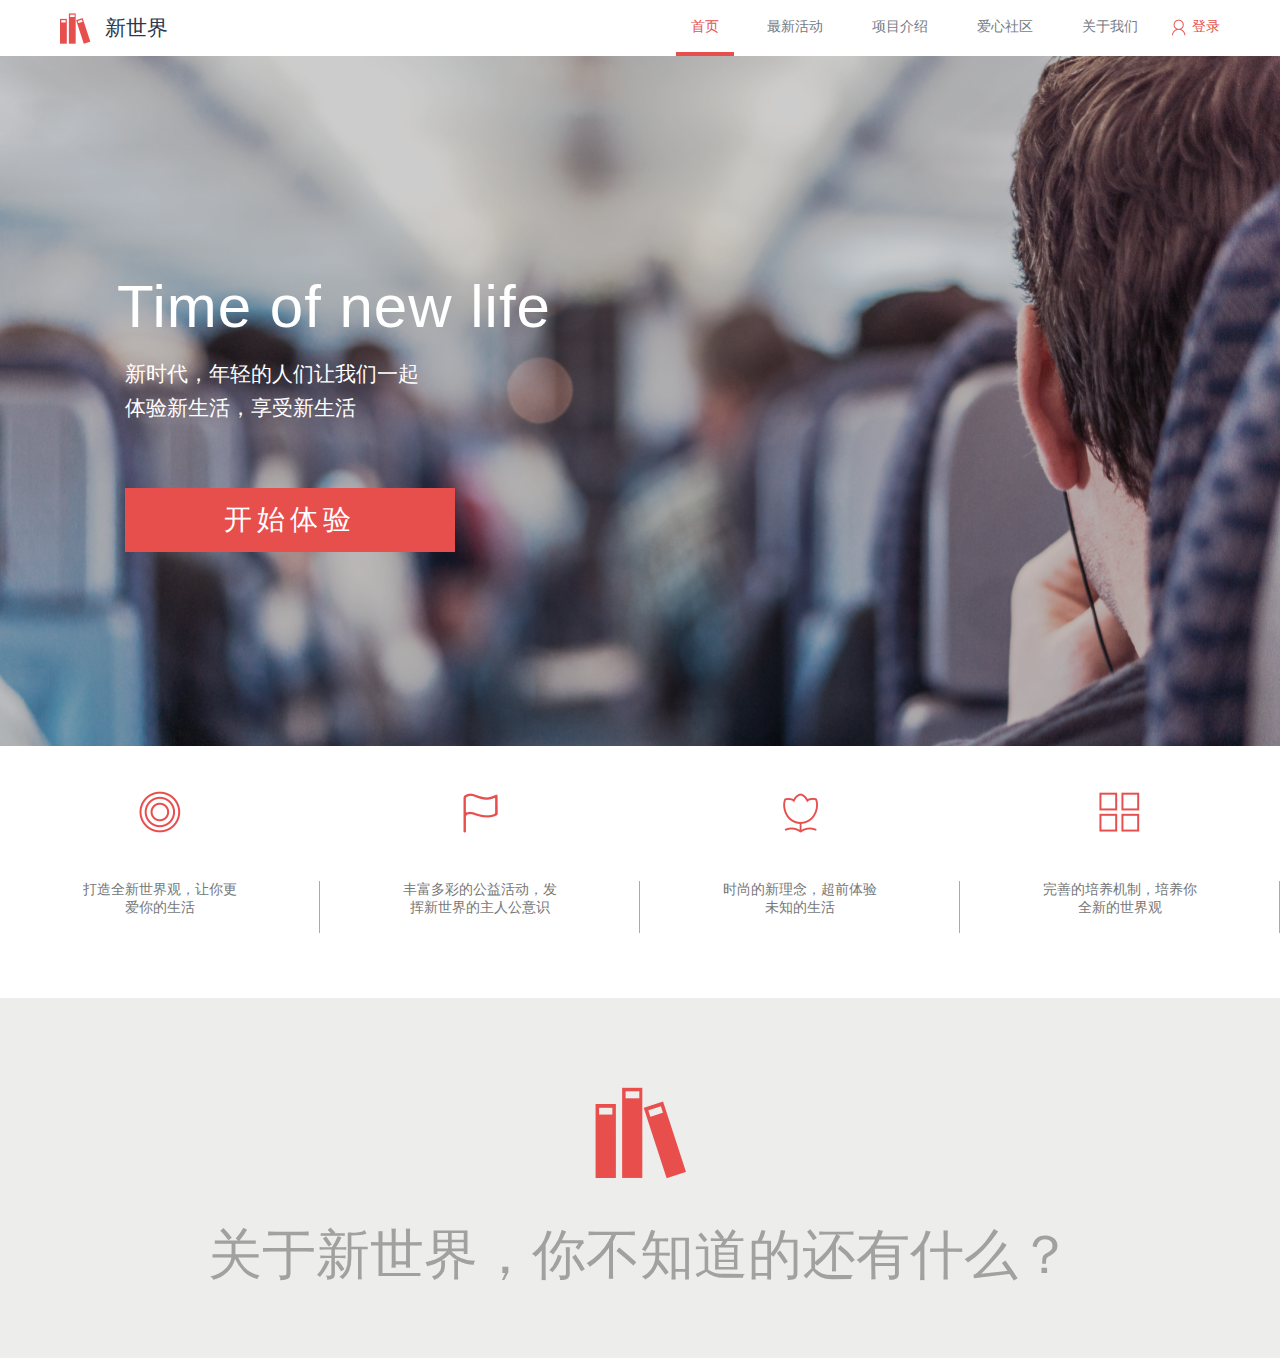
==== IFE/step1/task7/index.html @ cbdf18d2 "3-18-1" ====
<!DOCTYPE html>
<html lang="en">
<head>
    <meta charset="UTF-8">
    <title>新世界</title>
    <link rel="stylesheet" href="/libs/bootstrap/dist/css/bootstrap.min.css">
    <link rel="stylesheet" href="src/css.css">
</head>
<body>
    <header class="container">
        <div class="row">
            <a href="/" class="logo">新世界</a>
            <div class="flr">
                <nav>
                    <a href="/" class="on">首页</a>
                    <a href="/">最新活动</a>
                    <a href="/">项目介绍</a>
                    <a href="/">爱心社区</a>
                    <a href="/">关于我们</a>
                </nav>
                <div class="login">
                    <a href="javascript:void(0)" class="login_btn">登录</a>
                </div>
            </div>
        </div>
    </header>
    <div class="banner">
        <div class="container">
            <div class="banner_content">
                <p class="title">Time of new life</p>
                <p class="intro">新时代，年轻的人们让我们一起<br>体验新生活，享受新生活</p>
                <a href="javascript:void(0)" class="more">开始体验</a>
            </div>
        </div>
    </div>
    <div class="index_content">
        <section class="s1 container">
            <div class="block s1_1">
                <i></i>
                <p>打造全新世界观，让你更爱你的生活</p>
            </div>
            <div class="block s1_2">
                <i></i>
                <p>丰富多彩的公益活动，发挥新世界的主人公意识</p>
            </div>
            <div class="block s1_3">
                <i></i>
                <p>时尚的新理念，超前体验未知的生活</p>
            </div>
            <div class="block s1_4">
                <i></i>
                <p>完善的培养机制，培养你全新的世界观</p>
            </div>
        </section>
        <section class="s2">
            <img src="src/s2_icon.png" alt="搜索">
            <p>关于新世界，你不知道的还有什么？</p>
        </section>
        <section class="s3"></section>
        <section class="s4"></section>
        <section class="s5"></section>
        <section class="s6"></section>
    </div>
</body>
</html>
---- IFE/step1/task7/src/css.css ----
@charset "UTF-8";
/*reset*/
body, ol, ul, h1, h2, h3, h4, h5, h6, p, th, td, dl, dd, form, fieldset, legend, input, textarea, select { margin: 0; padding: 0; }

body { font: 14px "微软雅黑","Arial Narrow",HELVETICA; background: #fff; -webkit-text-size-adjust: 100%; min-width: 1200px; }

a { color: #2d374b; text-decoration: none; }

a:hover { color: #e74f4d; text-decoration: none; }

em { font-style: normal; }

li { list-style: none; }

img { border: 0; vertical-align: middle; }

table { border-collapse: collapse; border-spacing: 0; }

p { word-wrap: break-word; }

.fll { display: block; float: left; }

.flr { display: block; float: right; }

.nopadding { padding: 0px; }

.container { width: 1280px; }

header .logo { display: inline-block; width: 120px; padding-left: 45px; margin-left: 60px; font: 150%/56px "黑体"; background: url(logo.png) left center no-repeat; }
header nav { display: inline-block; }
header nav a { display: inline-block; padding: 0px 15px; margin-right: 15px; line-height: 52px; color: #787b83; }
header nav a:hover, header nav a.on { border-bottom: solid 4px #e74f4d; color: #e74f4d; }
header .login { display: inline-block; margin-right: 60px; }
header .login .login_btn { display: inline-block; padding-left: 20px; background: url(login_icon.png) left center no-repeat; color: #e74f4d; }

.banner { height: 690px; background: url(banner.png) center top no-repeat; background-size: cover; }
.banner .banner_content { padding-top: 216px; color: #fff; margin-left: 110px; }
.banner .banner_content .title { font-size: 60px; margin-bottom: 16px; margin-left: -8px; letter-spacing: 1px; }
.banner .banner_content .intro { font-size: 21px; line-height: 1.6; margin-bottom: 64px; }
.banner .banner_content .more { display: inline-block; width: 330px; line-height: 64px; text-align: center; color: #fff; font-size: 200%; background-color: #e74f4d; letter-spacing: 5px; }

.s1 { padding: 0px; }
.s1 .block { width: 25%; float: left; text-align: center; }
.s1 .block i { display: inline-block; width: 42px; height: 42px; background: url(s1_icon.png) no-repeat; margin: 45px auto; }
.s1 .block p { padding: 0px 80px; margin-bottom: 65px; height: 52px; border-right: solid 1px #aaa; color: #767777; }
.s1 .s1_1 i { background-position-x: 0px; }
.s1 .s1_2 i { background-position-x: -42px; }
.s1 .s1_3 i { background-position-x: -84px; }
.s1 .s1_4 i { background-position-x: -126px; }

.s2 { height: 360px; padding-top: 89px; text-align: center; background-color: #ededec; }
.s2 p { color: #a1a1a1; font-family: "黑体"; font-size: 54px; margin-top: 40px; }

/*# sourceMappingURL=css.css.map */
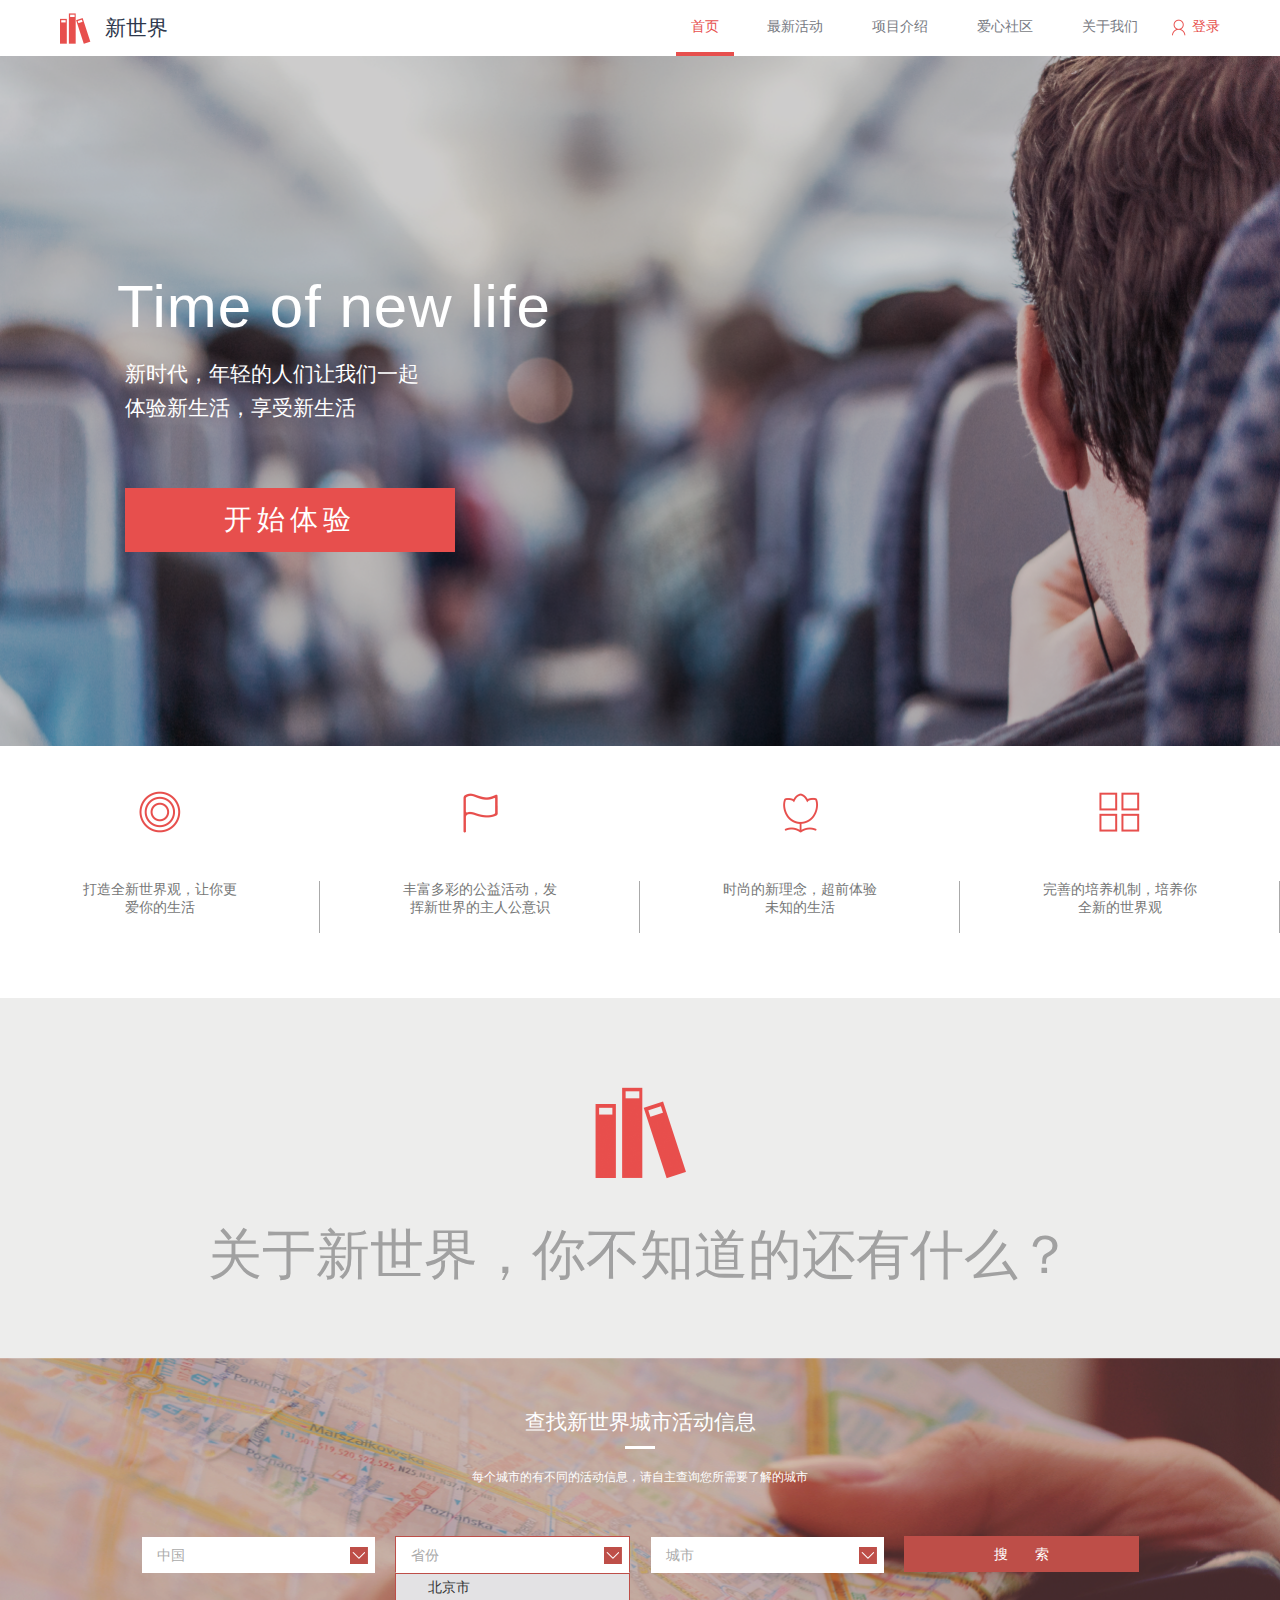
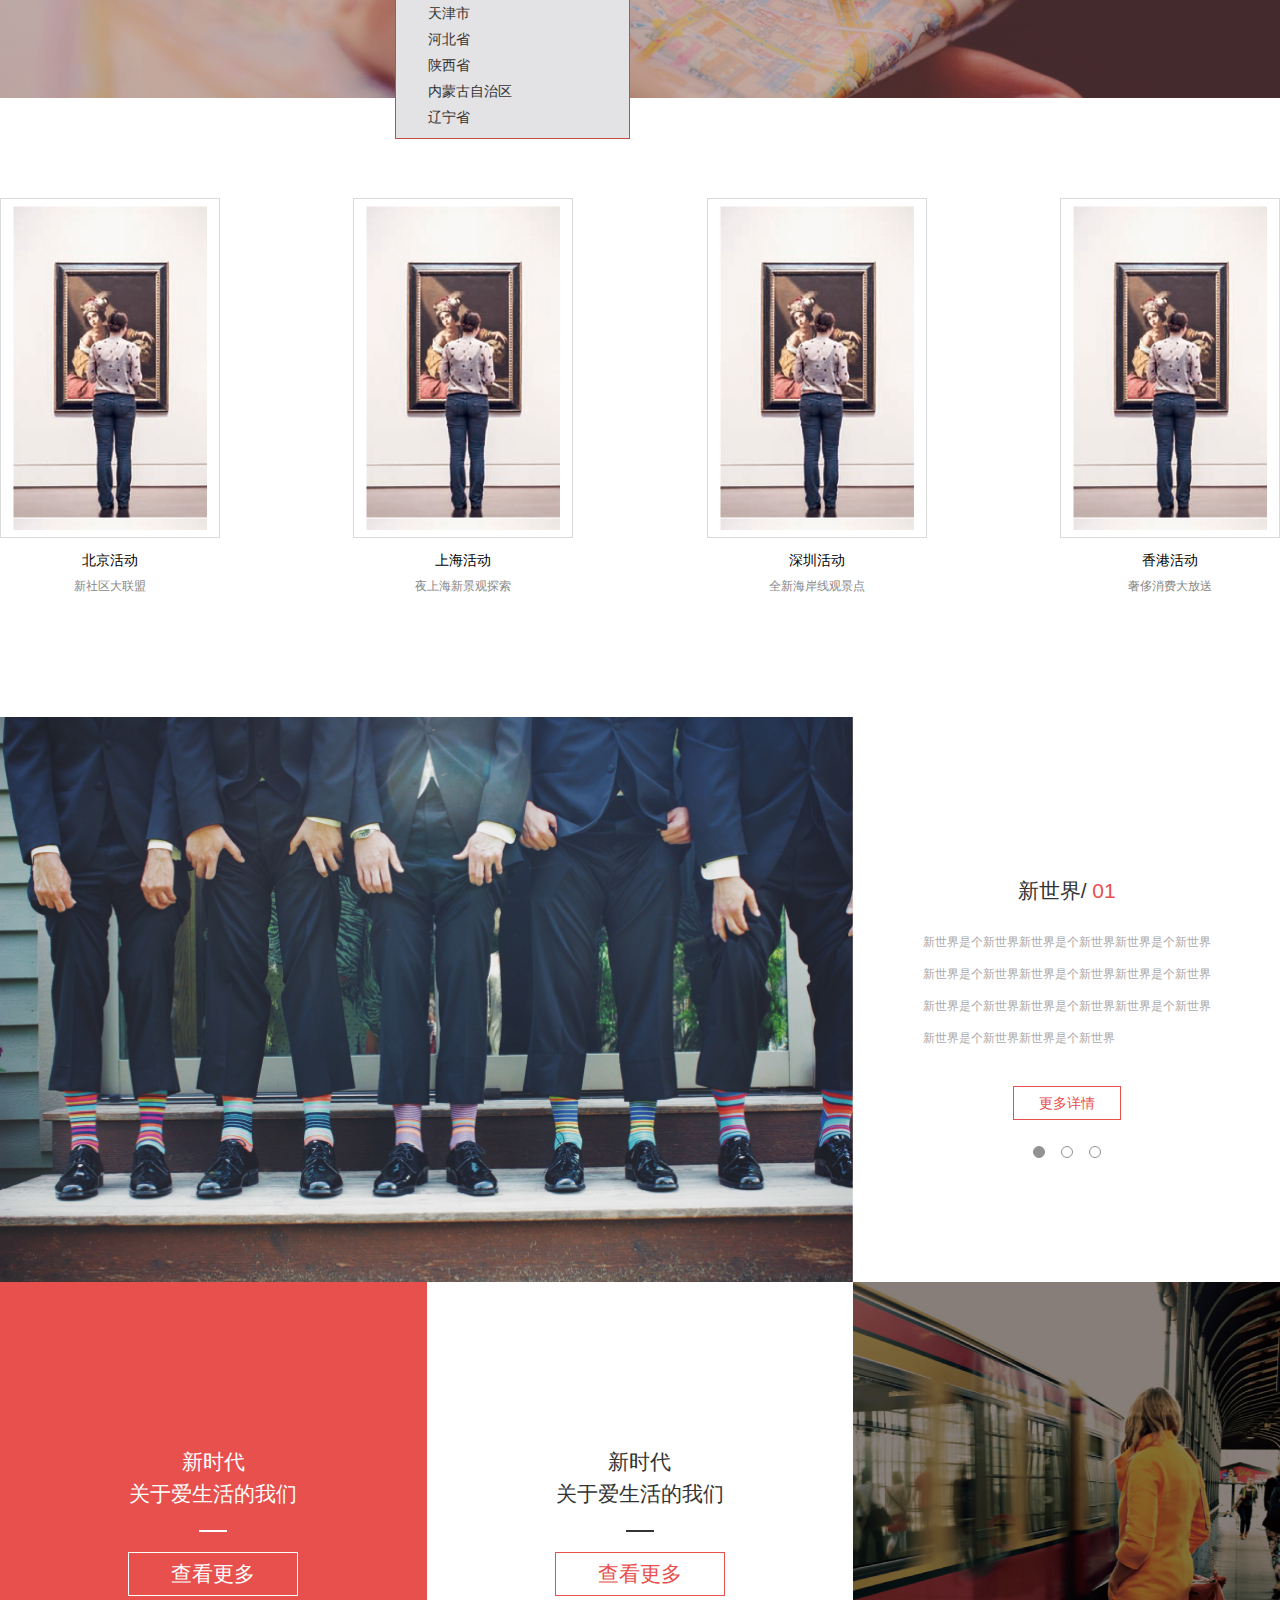
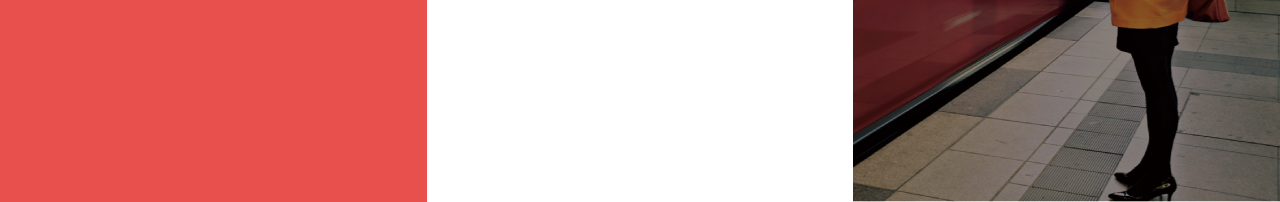
==== commit dd3e7194: "3/21" ====
--- a/IFE/step1/task7/index.html
+++ b/IFE/step1/task7/index.html
@@ -56,10 +56,114 @@
             <img src="src/s2_icon.png" alt="搜索">
             <p>关于新世界，你不知道的还有什么？</p>
         </section>
-        <section class="s3"></section>
-        <section class="s4"></section>
-        <section class="s5"></section>
-        <section class="s6"></section>
+        <section class="s3">
+            <div class="s3_text">
+                <div class="title">查找新世界城市活动信息</div>
+                <div class="intro">每个城市的有不同的活动信息，请自主查询您所需要了解的城市</div>
+            </div>
+            <div class="search_fr taj container">
+                <div class="select">
+                    <div class="select_1">中国</div>
+                </div>
+                <div class="select on">
+                    <div class="select_1">省份</div>
+                    <ul class="options">
+                        <li>北京市</li>
+                        <li>天津市</li>
+                        <li>河北省</li>
+                        <li>陕西省</li>
+                        <li>内蒙古自治区</li>
+                        <li>辽宁省</li>
+                    </ul>
+                </div>
+                <div class="select">
+                    <div class="select_1">城市</div>
+                </div>
+                <div class="search_btn taj">搜索</div>
+            </div>
+        </section>
+        <section class="s4 taj container">
+            <div class="block"><a href="#">
+                <div class="text_1">
+                    <p class="title taj">北京活动</p>
+                    <p class="intro">新社区大联盟</p>
+                </div>
+                <div class="img_fr"><i style="background:url(src/s4_1.jpg)"></i></div>
+                <div class="text_2">
+                    <p class="title">北京活动</p>
+                    <p class="intro">新社区大联盟</p>
+                </div>
+            </a></div>
+            <div class="block"><a href="#">
+                <div class="text_1">
+                    <p class="title taj">上海活动</p>
+                    <p class="intro">夜上海新景观探索</p>
+                </div>
+                <div class="img_fr"><i style="background:url(src/s4_1.jpg)"></i></div>
+                <div class="text_2">
+                    <p class="title">上海活动</p>
+                    <p class="intro">夜上海新景观探索</p>
+                </div>
+            </a></div>
+            <div class="block"><a href="#">
+                <div class="text_1">
+                    <p class="title taj">深圳活动</p>
+                    <p class="intro">全新海岸线观景点</p>
+                </div>
+                <div class="img_fr"><i style="background:url(src/s4_1.jpg)"></i></div>
+                <div class="text_2">
+                    <p class="title">深圳活动</p>
+                    <p class="intro">全新海岸线观景点</p>
+                </div>
+            </a></div>
+            <div class="block"><a href="#">
+                <div class="text_1">
+                    <p class="title taj">香港活动</p>
+                    <p class="intro">奢侈消费大放送</p>
+                </div>
+                <div class="img_fr"><i style="background:url(src/s4_1.jpg)"></i></div>
+                <div class="text_2">
+                    <p class="title">香港活动</p>
+                    <p class="intro">奢侈消费大放送</p>
+                </div>
+            </a></div>
+        </section>
+        <section class="s5 container nopadding">
+            <div class="col-xs-8 nopadding left"></div>
+            <div class="col-xs-4 nopadding right">
+                <div class="bd">
+                    <div class="block">
+                        <div class="title">
+                            <span class="cn">新世界/</span>
+                            <span class="num">01</span>
+                        </div>
+                        <div class="intro">新世界是个新世界新世界是个新世界新世界是个新世界新世界是个新世界新世界是个新世界新世界是个新世界新世界是个新世界新世界是个新世界新世界是个新世界新世界是个新世界新世界是个新世界</div>
+                        <div class="more"><a href="#">更多详情</a></div>
+                    </div>
+                </div>
+                <ul class="hd">
+                    <li class="on"></li>
+                    <li></li>
+                    <li></li>
+                </ul>
+            </div>
+        </section>
+        <section class="s6 container nopadding">
+            <div class="col-xs-4 block s6_1">
+                <p>新时代<br>关于爱生活的我们</p>
+                <div class="line"></div>
+                <p><span class="more"><a href="#">查看更多</a></span></p>
+            </div>
+            <div class="col-xs-4 block s6_2">
+                <p>新时代<br>关于爱生活的我们</p>
+                <div class="line"></div>
+                <p><span class="more"><a href="#">查看更多</a></span></p>
+            </div>
+            <div class="col-xs-4 block s6_3"></div>
+        </section>
+        <section class="s7 container nopadding">
+            
+        </section>
     </div>
 </body>
 </html>--- a/IFE/step1/task7/src/css.css
+++ b/IFE/step1/task7/src/css.css
@@ -24,9 +24,13 @@
 
 .nopadding { padding: 0px; }
 
+.taj { text-align: justify; }
+
+.taj:after { content: ''; display: inline-block; width: 100%; }
+
 .container { width: 1280px; }
 
-header .logo { display: inline-block; width: 120px; padding-left: 45px; margin-left: 60px; font: 150%/56px "黑体"; background: url(logo.png) left center no-repeat; }
+header .logo { display: block; width: 120px; padding-left: 45px; margin-left: 60px; float: left; font: 150%/56px "黑体"; background: url(logo.png) left center no-repeat; }
 header nav { display: inline-block; }
 header nav a { display: inline-block; padding: 0px 15px; margin-right: 15px; line-height: 52px; color: #787b83; }
 header nav a:hover, header nav a.on { border-bottom: solid 4px #e74f4d; color: #e74f4d; }
@@ -51,4 +55,55 @@
 .s2 { height: 360px; padding-top: 89px; text-align: center; background-color: #ededec; }
 .s2 p { color: #a1a1a1; font-family: "黑体"; font-size: 54px; margin-top: 40px; }
 
+.s3 { height: 340px; background: url(s3_bg.png) center no-repeat; background-size: cover; }
+.s3 .s3_text { text-align: center; color: #fff; padding-top: 50px; }
+.s3 .s3_text .title { font-size: 21px; }
+.s3 .s3_text .title:after { content: ''; display: block; width: 30px; height: 3px; margin: 10px auto 20px; background-color: #fff; }
+.s3 .s3_text .intro { font-size: 12px; }
+.s3 .search_fr { margin-top: 50px; width: 1028px; }
+.s3 .search_fr .select, .s3 .search_fr .search_btn { display: inline-block; width: 235px; height: 36px; position: relative; line-height: 36px; vertical-align: top; }
+.s3 .search_fr .select { border: solid 1px transparent; }
+.s3 .search_fr .select .select_1 { height: 36px; padding-left: 15px; background: url(select_btn.png) 208px center no-repeat #fff; color: #aaa; }
+.s3 .search_fr .select .options { background-color: #e3e2e4; border: solid 1px #be4e48; box-sizing: content-box; position: absolute; width: 100%; left: -1px; top: 36px; padding-bottom: 8px; }
+.s3 .search_fr .select .options li { line-height: 26px; padding-left: 32px; color: #323333; }
+.s3 .search_fr .select .options li:hover { background: url(option_bg.png) 8px center no-repeat #be4e48; color: #fff; }
+.s3 .search_fr .select.on { border-color: #be4e48; }
+.s3 .search_fr .search_btn { background-color: #be4e48; color: #fff; padding: 0px 90px; }
+
+.s4 { padding: 100px 0px; }
+.s4 .block { display: inline-block; width: 220px; height: 400px; overflow: hidden; }
+.s4 .block a { color: #000; }
+.s4 .block .img_fr { padding: 7px 12px; height: 340px; border: solid 1px #dadada; }
+.s4 .block .img_fr i { display: block; height: 100%; background-size: cover; }
+.s4 .block .text_1 { margin-top: -60px; transition: .2s; }
+.s4 .block .text_1 .title { font-size: 24px; font-weight: bold; height: 36px; }
+.s4 .block .text_1 .intro { font-size: 12px; text-align: center; line-height: 2; }
+.s4 .block .text_2 { text-align: center; line-height: 2; }
+.s4 .block .text_2 .title { margin-top: 8px; }
+.s4 .block .text_2 .intro { font-size: 12px; color: #888; }
+.s4 .block:hover .text_1 { margin-top: 0px; }
+
+.s5 { width: 100%; height: 565px; }
+.s5 .left { height: 565px; background: url(s5.jpg) center no-repeat; background-size: cover; }
+.s5 .right { height: 565px; padding-top: 160px; }
+.s5 .right .bd .block { width: 288px; margin: auto; }
+.s5 .right .bd .block .title { text-align: center; font-size: 150%; margin-bottom: 21px; }
+.s5 .right .bd .block .title span.num { color: #e74f4d; }
+.s5 .right .bd .block .intro { font-size: 12px; color: #aaa; line-height: 32px; margin-bottom: 32px; }
+.s5 .right .bd .block .more { text-align: center; margin-bottom: 25px; }
+.s5 .right .bd .block .more a { display: inline-block; width: 108px; line-height: 32px; border: solid 1px #e74f4d; color: #e74f4d; }
+.s5 .right .hd { text-align: center; }
+.s5 .right .hd li { display: inline-block; width: 12px; height: 12px; border: solid 1px #929293; margin: 0px 6px; border-radius: 100%; }
+.s5 .right .hd li.on { background-color: #929293; }
+
+.s6 { width: 100%; height: 520px; }
+.s6 .block { height: 520px; font-size: 21px; font-family: "黑体"; padding-top: 165px; }
+.s6 .block p { width: 170px; text-align: center; margin: auto; line-height: 1.5; }
+.s6 .block .line { width: 28px; height: 2px; margin: 20px auto; background-color: #fff; }
+.s6 .block span.more a { display: block; line-height: 42px; border: solid 1px #fff; color: #fff; }
+.s6 .s6_1 { background-color: #e7504d; color: #fff; }
+.s6 .s6_2 .line { width: 28px; height: 2px; margin: 20px auto; background-color: #333; }
+.s6 .s6_2 span.more a { display: block; line-height: 42px; border: solid 1px #e7504d; color: #e7504d; }
+.s6 .s6_3 { background: url(s6.jpg) center no-repeat; background-size: cover; }
+
 /*# sourceMappingURL=css.css.map */
